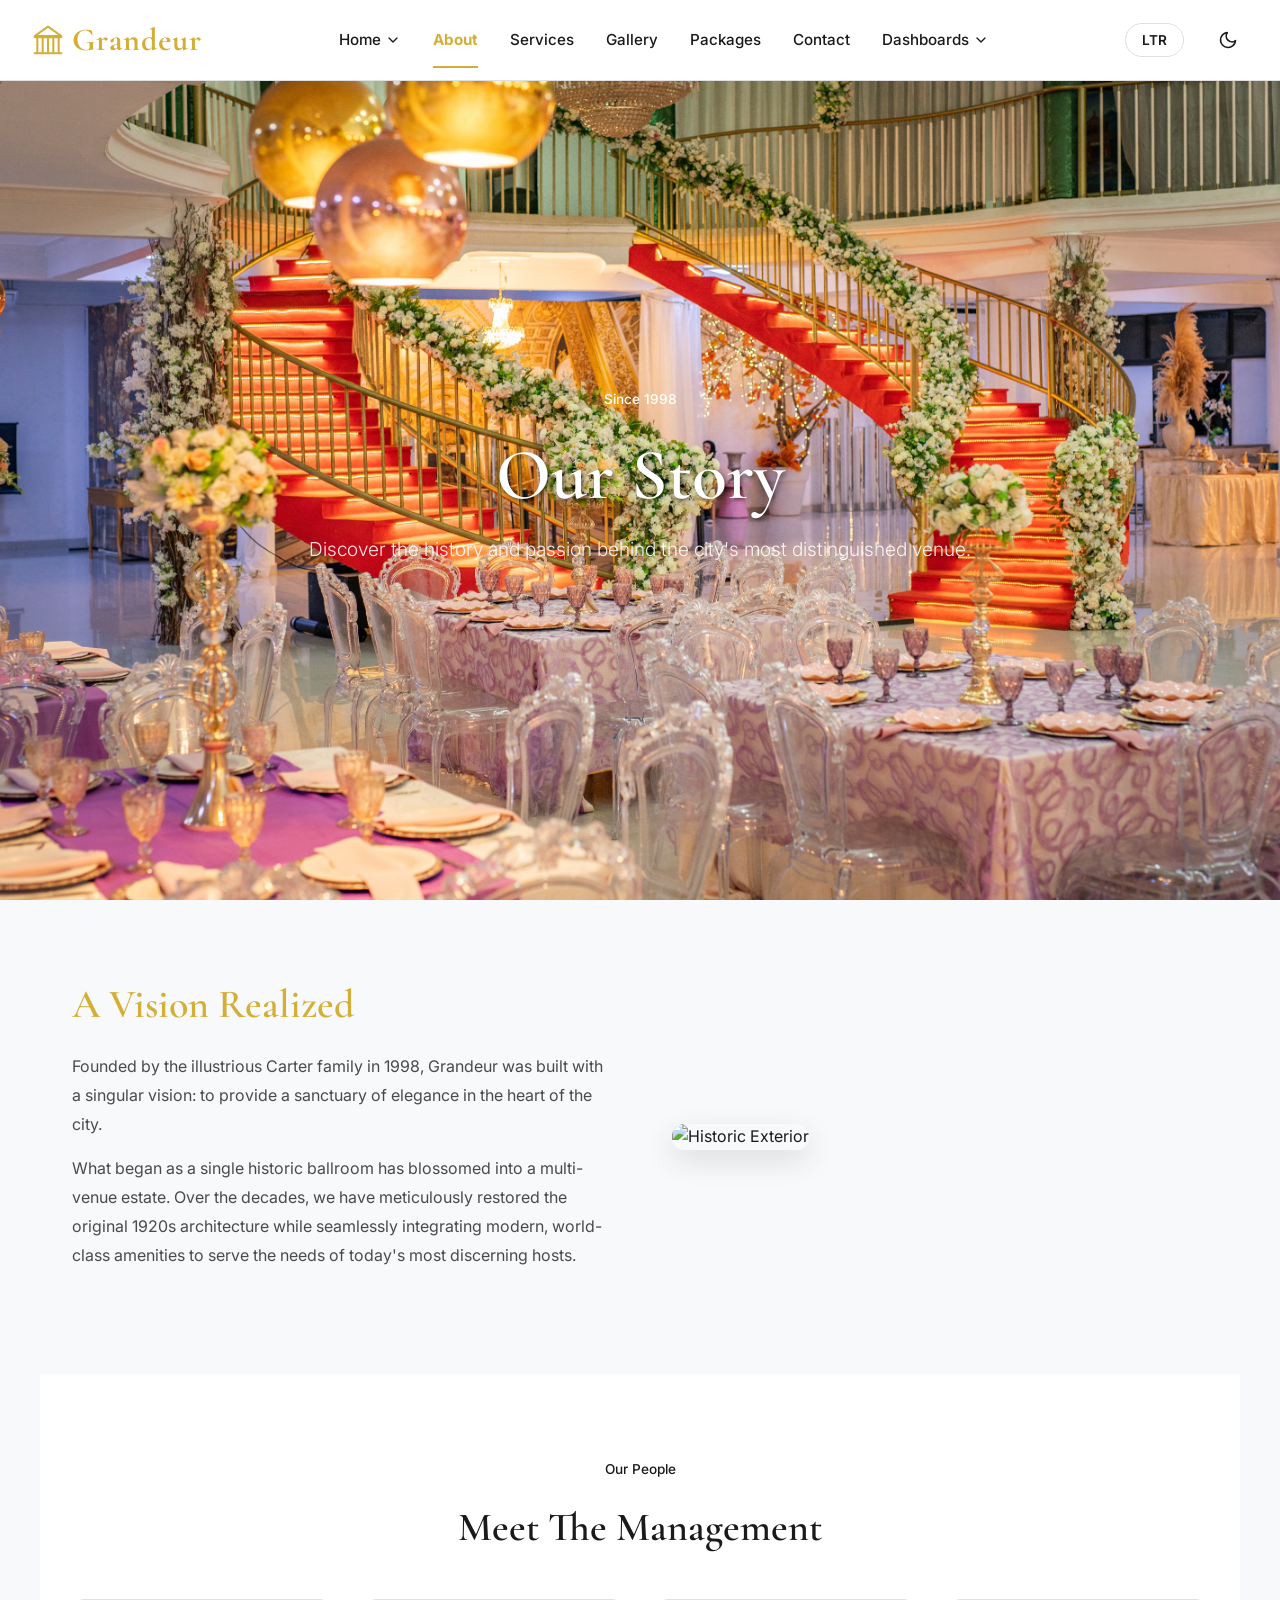
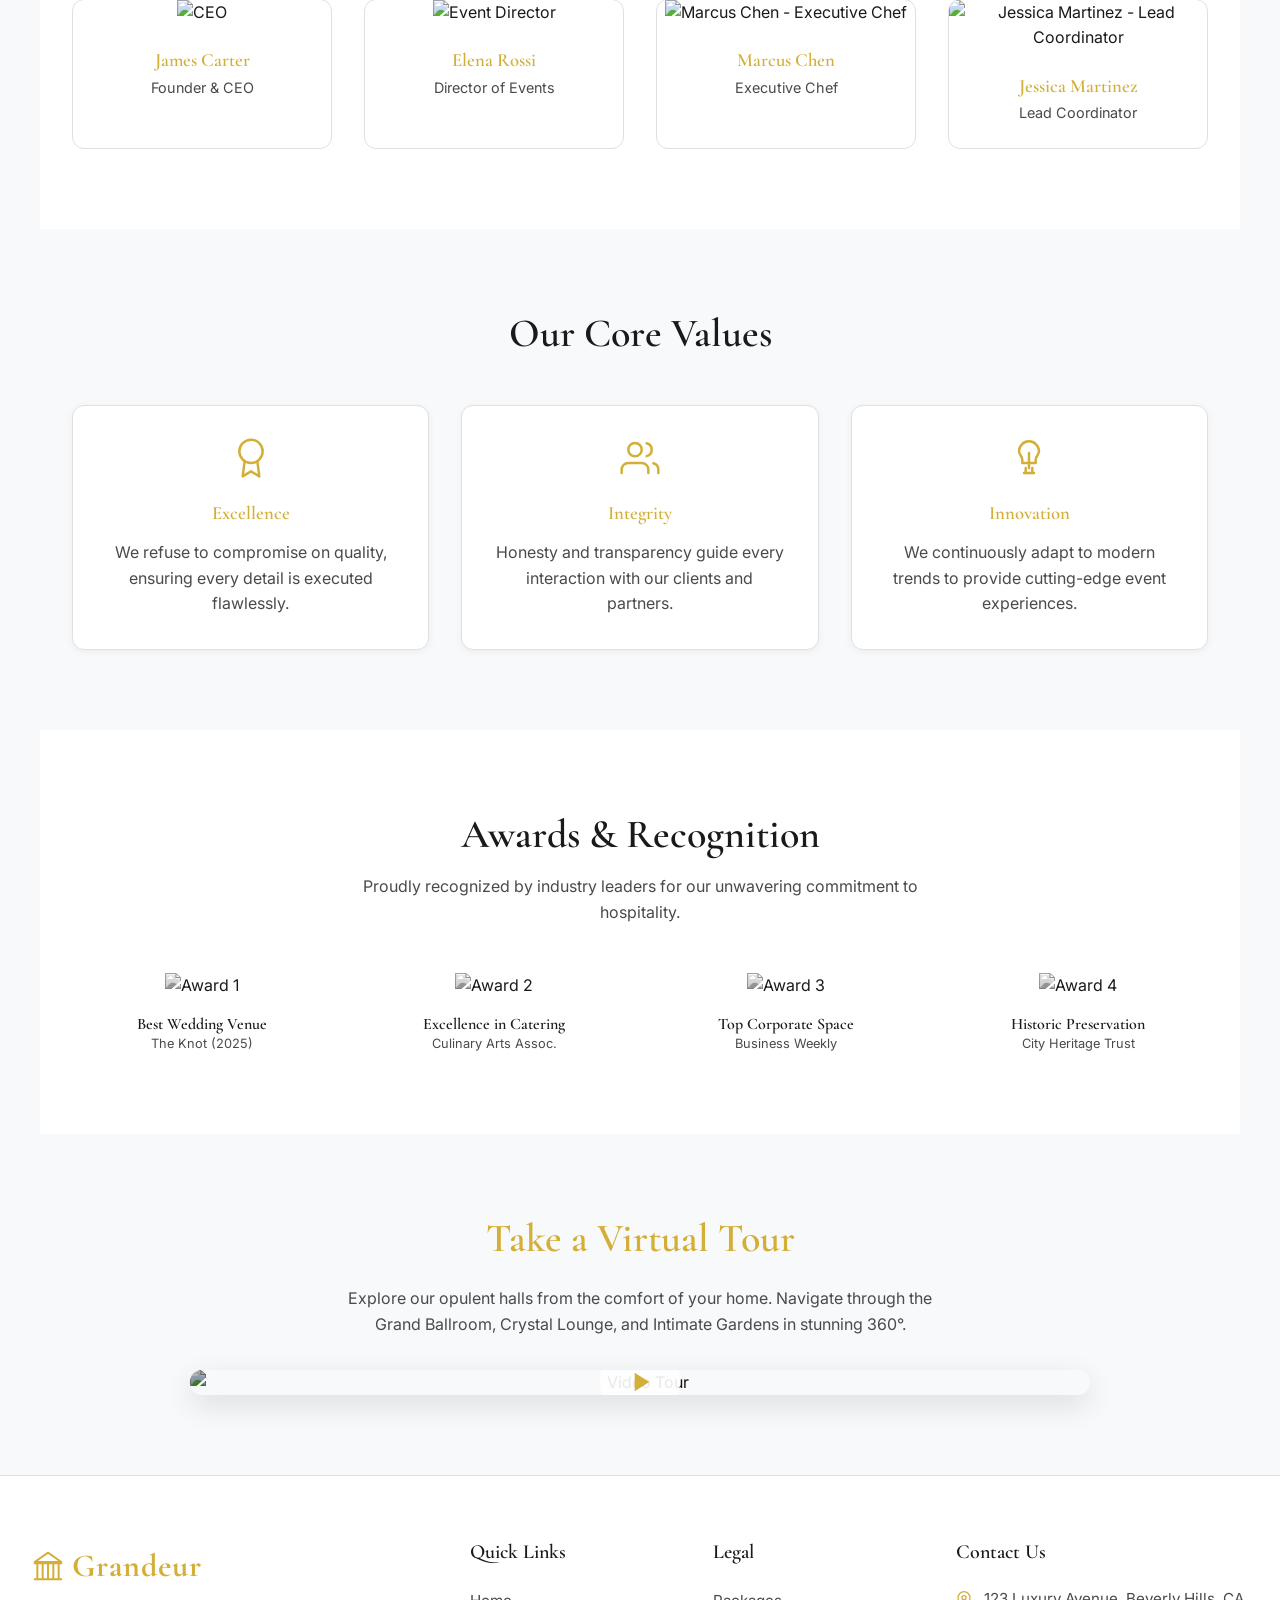
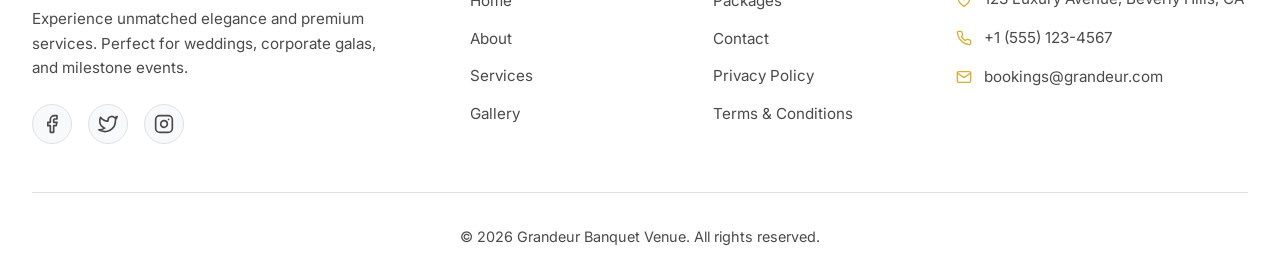
==== about.html @ 1b34560b "Move all website files to root directory" ====
<!DOCTYPE html>
<html lang="en" dir="ltr" data-theme="light">
<head>
    <meta charset="UTF-8">
    <meta name="viewport" content="width=device-width, initial-scale=1.0">
    <title>About Us | Grandeur</title>
    <link rel="icon" type="image/svg+xml" href="favicon.svg">
    <!-- CSS -->
    <link rel="stylesheet" href="css/style.css">
    <link rel="stylesheet" href="css/sections.css">
    <link rel="stylesheet" href="css/footer.css">
    <!-- Fonts -->
    <link rel="preconnect" href="https://fonts.googleapis.com">
    <link rel="preconnect" href="https://fonts.gstatic.com" crossorigin>
    <link href="https://fonts.googleapis.com/css2?family=Cormorant+Garamond:ital,wght@0,400;0,600;0,700;1,400&family=Inter:wght@300;400;500;600&display=swap" rel="stylesheet">
</head>
<body>
    <!-- Navigation -->
    <header>
        <div class="nav-container">
            <a href="index.html" class="logo">
                <svg xmlns="http://www.w3.org/2000/svg" width="32" height="32" viewBox="0 0 24 24" fill="none" stroke="currentColor" stroke-width="1.5" stroke-linecap="round" stroke-linejoin="round">
                    <path d="M2 22h20M4 22V10M8 22V10M12 22V10M16 22V10M20 22V10M2 10h20M12 2L2 9h20z"/>
                </svg>
                Grandeur
            </a>
            
            <nav class="nav-menu">
                <div class="nav-item">
                    <span>Home
                        <svg xmlns="http://www.w3.org/2000/svg" width="16" height="16" viewBox="0 0 24 24" fill="none" stroke="currentColor" stroke-width="2" stroke-linecap="round" stroke-linejoin="round"><polyline points="6 9 12 15 18 9"></polyline></svg>
                    </span>
                    <div class="dropdown-menu">
                        <a href="index.html" class="dropdown-item">Home 1 - Classic</a>
                        <a href="home2.html" class="dropdown-item">Home 2 - Modern</a>
                    </div>
                </div>
                <div class="nav-item"><a href="about.html">About</a></div>
                <div class="nav-item"><a href="services.html">Services</a></div>
                <div class="nav-item"><a href="gallery.html">Gallery</a></div>
                <div class="nav-item"><a href="packages.html">Packages</a></div>
                <div class="nav-item"><a href="contact.html">Contact</a></div>
                <div class="nav-item">
                    <span>Dashboards
                        <svg xmlns="http://www.w3.org/2000/svg" width="16" height="16" viewBox="0 0 24 24" fill="none" stroke="currentColor" stroke-width="2" stroke-linecap="round" stroke-linejoin="round"><polyline points="6 9 12 15 18 9"></polyline></svg>
                    </span>
                    <div class="dropdown-menu">
                        <a href="dashboard.html" class="dropdown-item">User Portal</a>
                        <a href="admin.html" class="dropdown-item">Admin Dashboard</a>
                    </div>
                </div>
            </nav>

            <div class="header-utils">
                <button id="dir-toggle" class="toggle-btn" aria-label="Toggle Direction">LTR</button>
                <button id="theme-toggle" class="btn-icon" aria-label="Toggle Theme">
                    <!-- Icon handled by JS -->
                </button>
            </div>
        </div>
    </header>

    <!-- SECTION 1: Hero -->
    <section class="hero hero-about" style="background-image: url('ab.jpg'); background-size: cover; background-position: center; min-height: 60vh; position: relative;">
        <img src="ab.jpg" class="hero-bg" alt="About Hero Background" onerror="this.src='../ab.jpg'">
        <div class="hero-overlay"></div>
        <div class="hero-content">
            <span class="badge" style="margin-bottom: 1rem;">Since 1998</span>
            <h1>Our Story</h1>
            <p>Discover the history and passion behind the city's most distinguished venue.</p>
        </div>
    </section>

    <!-- SECTION 2: Our Story (Split) -->
    <section class="content-section">
        <div class="split-layout">
            <div class="split-text">
                <h2 style="font-family: var(--font-heading); font-size: 2.5rem; color: var(--primary-color); margin-bottom: 1.5rem;">A Vision Realized</h2>
                <p style="color: var(--text-secondary); margin-bottom: 1rem; line-height: 1.8;">Founded by the illustrious Carter family in 1998, Grandeur was built with a singular vision: to provide a sanctuary of elegance in the heart of the city.</p>
                <p style="color: var(--text-secondary); margin-bottom: 1.5rem; line-height: 1.8;">What began as a single historic ballroom has blossomed into a multi-venue estate. Over the decades, we have meticulously restored the original 1920s architecture while seamlessly integrating modern, world-class amenities to serve the needs of today's most discerning hosts.</p>
            </div>
            <div class="split-img-wrapper">
                <img src="https://images.unsplash.com/photo-1464366400600-7168b8af9bc3?q=80&w=800&auto=format&fit=crop" alt="Historic Exterior">
            </div>
        </div>
    </section>

    <!-- SECTION 3: The Team -->
    <section class="content-section section-alt-bg">
        <div style="text-align: center; margin-bottom: 3rem;">
            <span class="badge">Our People</span>
            <h2 style="font-family: var(--font-heading); font-size: 2.5rem; margin-top: 1rem; color: var(--text-primary);">Meet The Management</h2>
        </div>
        <div class="team-grid">
            <div class="team-card">
                <img src="https://images.unsplash.com/photo-1560250097-0b93528c311a?q=80&w=400&auto=format&fit=crop" alt="CEO" class="team-img">
                <div class="team-info">
                    <h3>James Carter</h3>
                    <p style="color: var(--text-secondary); font-size: 0.9rem;">Founder & CEO</p>
                </div>
            </div>
            <div class="team-card">
                <img src="https://images.unsplash.com/photo-1573496359142-b8d87734a5a2?q=80&w=400&auto=format&fit=crop" alt="Event Director" class="team-img">
                <div class="team-info">
                    <h3>Elena Rossi</h3>
                    <p style="color: var(--text-secondary); font-size: 0.9rem;">Director of Events</p>
                </div>
            </div>
            <div class="team-card">
                <img src="https://images.unsplash.com/photo-1577219491135-ce391730fb2c?q=80&w=400&auto=format&fit=crop" alt="Marcus Chen - Executive Chef" class="team-img">
                <div class="team-info">
                    <h3>Marcus Chen</h3>
                    <p style="color: var(--text-secondary); font-size: 0.9rem;">Executive Chef</p>
                </div>
            </div>
            <div class="team-card">
                <img src="https://images.unsplash.com/photo-1580489944761-15a19d654956?q=80&w=400&auto=format&fit=crop" alt="Jessica Martinez - Lead Coordinator" class="team-img">
                <div class="team-info">
                    <h3>Jessica Martinez</h3>
                    <p style="color: var(--text-secondary); font-size: 0.9rem;">Lead Coordinator</p>
                </div>
            </div>
        </div>
    </section>

    <!-- SECTION 4: Core Values -->
    <section class="content-section">
        <div style="text-align: center; margin-bottom: 3rem;">
            <h2 style="font-family: var(--font-heading); font-size: 2.5rem; color: var(--text-primary);">Our Core Values</h2>
        </div>
        <div class="cards-grid">
            <div class="card" style="text-align: center;">
                <div style="margin-bottom: 1rem; color: var(--primary-color);">
                    <svg width="40" height="40" viewBox="0 0 24 24" fill="none" stroke="currentColor" stroke-width="1.5" stroke-linecap="round" stroke-linejoin="round"><circle cx="12" cy="8" r="7"></circle><polyline points="8.21 13.89 7 23 12 20 17 23 15.79 13.88"></polyline></svg>
                </div>
                <h3 style="margin-bottom: 1rem; color: var(--primary-color);">Excellence</h3>
                <p style="color: var(--text-secondary);">We refuse to compromise on quality, ensuring every detail is executed flawlessly.</p>
            </div>
            <div class="card" style="text-align: center;">
                <div style="margin-bottom: 1rem; color: var(--primary-color);">
                    <svg width="40" height="40" viewBox="0 0 24 24" fill="none" stroke="currentColor" stroke-width="1.5" stroke-linecap="round" stroke-linejoin="round"><path d="M17 21v-2a4 4 0 0 0-4-4H5a4 4 0 0 0-4 4v2"></path><circle cx="9" cy="7" r="4"></circle><path d="M23 21v-2a4 4 0 0 0-3-3.87"></path><path d="M16 3.13a4 4 0 0 1 0 7.75"></path></svg>
                </div>
                <h3 style="margin-bottom: 1rem; color: var(--primary-color);">Integrity</h3>
                <p style="color: var(--text-secondary);">Honesty and transparency guide every interaction with our clients and partners.</p>
            </div>
            <div class="card" style="text-align: center;">
                <div style="margin-bottom: 1rem; color: var(--primary-color);">
                    <svg width="40" height="40" viewBox="0 0 24 24" fill="none" stroke="currentColor" stroke-width="1.5" stroke-linecap="round" stroke-linejoin="round"><path d="M9 21h6"></path><path d="M10 21v-3"></path><path d="M14 21v-3"></path><path d="M12 18V9"></path><path d="M12 2a6 6 0 0 0-6 6c0 2 2 3 2 5v2h8v-2c0-2 2-3 2-5a6 6 0 0 0-6-6z"></path></svg>
                </div>
                <h3 style="margin-bottom: 1rem; color: var(--primary-color);">Innovation</h3>
                <p style="color: var(--text-secondary);">We continuously adapt to modern trends to provide cutting-edge event experiences.</p>
            </div>
        </div>
    </section>

    <!-- SECTION 5: Awards -->
    <section class="content-section section-alt-bg">
        <div style="text-align: center; margin-bottom: 3rem;">
            <h2 style="font-family: var(--font-heading); font-size: 2.5rem; color: var(--text-primary);">Awards & Recognition</h2>
            <p style="color: var(--text-secondary); max-width: 600px; margin: 1rem auto 0;">Proudly recognized by industry leaders for our unwavering commitment to hospitality.</p>
        </div>
        <div class="awards-grid">
            <div class="award-item">
                <img src="https://cdn-icons-png.flaticon.com/512/5101/5101032.png" alt="Award 1" style="filter: grayscale(1) invert(var(--invert-img, 0));">
                <h4 style="color: var(--text-primary);">Best Wedding Venue</h4>
                <p style="font-size: 0.8rem; color: var(--text-secondary);">The Knot (2025)</p>
            </div>
            <div class="award-item">
                <img src="https://cdn-icons-png.flaticon.com/512/5101/5101032.png" alt="Award 2" style="filter: grayscale(1) invert(var(--invert-img, 0));">
                <h4 style="color: var(--text-primary);">Excellence in Catering</h4>
                <p style="font-size: 0.8rem; color: var(--text-secondary);">Culinary Arts Assoc.</p>
            </div>
            <div class="award-item">
                <img src="https://cdn-icons-png.flaticon.com/512/5101/5101032.png" alt="Award 3" style="filter: grayscale(1) invert(var(--invert-img, 0));">
                <h4 style="color: var(--text-primary);">Top Corporate Space</h4>
                <p style="font-size: 0.8rem; color: var(--text-secondary);">Business Weekly</p>
            </div>
            <div class="award-item">
                <img src="https://cdn-icons-png.flaticon.com/512/5101/5101032.png" alt="Award 4" style="filter: grayscale(1) invert(var(--invert-img, 0));">
                <h4 style="color: var(--text-primary);">Historic Preservation</h4>
                <p style="font-size: 0.8rem; color: var(--text-secondary);">City Heritage Trust</p>
            </div>
        </div>
    </section>

    <!-- SECTION 6: Virtual Tour -->
    <section class="content-section" style="text-align: center;">
        <h2 style="font-family: var(--font-heading); font-size: 2.5rem; color: var(--primary-color); margin-bottom: 1.5rem;">Take a Virtual Tour</h2>
        <p style="color: var(--text-secondary); max-width: 600px; margin: 0 auto 2rem; line-height: 1.6;">Explore our opulent halls from the comfort of your home. Navigate through the Grand Ballroom, Crystal Lounge, and Intimate Gardens in stunning 360°.</p>
        <div style="position: relative; max-width: 900px; margin: 0 auto; border-radius: 12px; overflow: hidden; box-shadow: var(--shadow-lg);">
            <img src="https://images.unsplash.com/photo-1519167758481-83f550bb49b3?q=80&w=1200&auto=format&fit=crop" alt="Video Tour" style="width: 100%; display: block; filter: brightness(0.7);">
            <div style="position: absolute; top: 50%; left: 50%; transform: translate(-50%, -50%); width: 80px; height: 80px; background: rgba(255,255,255,0.9); border-radius: 50%; display: flex; align-items: center; justify-content: center; cursor: pointer; color: var(--primary-color);">
                <svg width="32" height="32" viewBox="0 0 24 24" fill="currentColor"><path d="M8 5v14l11-7z"/></svg>
            </div>
        </div>
    </section>

    <!-- Footer -->
    <footer class="footer">
        <div class="footer-container">
            <div class="footer-brand">
                <a href="index.html" class="logo">
                    <svg xmlns="http://www.w3.org/2000/svg" width="32" height="32" viewBox="0 0 24 24" fill="none" stroke="currentColor" stroke-width="1.5" stroke-linecap="round" stroke-linejoin="round">
                        <path d="M2 22h20M4 22V10M8 22V10M12 22V10M16 22V10M20 22V10M2 10h20M12 2L2 9h20z"/>
                    </svg>
                    Grandeur
                </a>
                <p>Experience unmatched elegance and premium services. Perfect for weddings, corporate galas, and milestone events.</p>
                <div class="social-icons">
                    <a href="#" aria-label="Facebook"><svg xmlns="http://www.w3.org/2000/svg" width="20" height="20" viewBox="0 0 24 24" fill="none" stroke="currentColor" stroke-width="2" stroke-linecap="round" stroke-linejoin="round"><path d="M18 2h-3a5 5 0 0 0-5 5v3H7v4h3v8h4v-8h3l1-4h-4V7a1 1 0 0 1 1-1h3z"></path></svg></a>
                    <a href="#" aria-label="Twitter"><svg xmlns="http://www.w3.org/2000/svg" width="20" height="20" viewBox="0 0 24 24" fill="none" stroke="currentColor" stroke-width="2" stroke-linecap="round" stroke-linejoin="round"><path d="M23 3a10.9 10.9 0 0 1-3.14 1.53 4.48 4.48 0 0 0-7.86 3v1A10.66 10.66 0 0 1 3 4s-4 9 5 13a11.64 11.64 0 0 1-7 2c9 5 20 0 20-11.5a4.5 4.5 0 0 0-.08-.83A7.72 7.72 0 0 0 23 3z"></path></svg></a>
                    <a href="#" aria-label="Instagram"><svg xmlns="http://www.w3.org/2000/svg" width="20" height="20" viewBox="0 0 24 24" fill="none" stroke="currentColor" stroke-width="2" stroke-linecap="round" stroke-linejoin="round"><rect x="2" y="2" width="20" height="20" rx="5" ry="5"></rect><path d="M16 11.37A4 4 0 1 1 12.63 8 4 4 0 0 1 16 11.37z"></path><line x1="17.5" y1="6.5" x2="17.51" y2="6.5"></line></svg></a>
                </div>
            </div>
            
            <div class="footer-links">
                <h3>Quick Links</h3>
                <ul>
                    <li><a href="index.html">Home</a></li>
                    <li><a href="about.html">About</a></li>
                    <li><a href="services.html">Services</a></li>
                    <li><a href="gallery.html">Gallery</a></li>
                </ul>
            </div>
            
            <div class="footer-links">
                <h3>Legal</h3>
                <ul>
                    <li><a href="packages.html">Packages</a></li>
                    <li><a href="contact.html">Contact</a></li>
                    <li><a href="#">Privacy Policy</a></li>
                    <li><a href="#">Terms & Conditions</a></li>
                </ul>
            </div>
            
            <div class="footer-contact">
                <h3>Contact Us</h3>
                <ul>
                    <li>
                        <svg xmlns="http://www.w3.org/2000/svg" width="16" height="16" viewBox="0 0 24 24" fill="none" stroke="currentColor" stroke-width="2" stroke-linecap="round" stroke-linejoin="round"><path d="M21 10c0 7-9 13-9 13s-9-6-9-13a9 9 0 0 1 18 0z"></path><circle cx="12" cy="10" r="3"></circle></svg>
                        123 Luxury Avenue, Beverly Hills, CA
                    </li>
                    <li>
                        <svg xmlns="http://www.w3.org/2000/svg" width="16" height="16" viewBox="0 0 24 24" fill="none" stroke="currentColor" stroke-width="2" stroke-linecap="round" stroke-linejoin="round"><path d="M22 16.92v3a2 2 0 0 1-2.18 2 19.79 19.79 0 0 1-8.63-3.07 19.5 19.5 0 0 1-6-6 19.79 19.79 0 0 1-3.07-8.67A2 2 0 0 1 4.11 2h3a2 2 0 0 1 2 1.72 12.84 12.84 0 0 0 .7 2.81 2 2 0 0 1-.45 2.11L8.09 9.91a16 16 0 0 0 6 6l1.27-1.27a2 2 0 0 1 2.11-.45 12.84 12.84 0 0 0 2.81.7A2 2 0 0 1 22 16.92z"></path></svg>
                        +1 (555) 123-4567
                    </li>
                    <li>
                        <svg xmlns="http://www.w3.org/2000/svg" width="16" height="16" viewBox="0 0 24 24" fill="none" stroke="currentColor" stroke-width="2" stroke-linecap="round" stroke-linejoin="round"><path d="M4 4h16c1.1 0 2 .9 2 2v12c0 1.1-.9 2-2 2H4c-1.1 0-2-.9-2-2V6c0-1.1.9-2 2-2z"></path><polyline points="22,6 12,13 2,6"></polyline></svg>
                        bookings@grandeur.com
                    </li>
                </ul>
            </div>
        </div>
        <div class="footer-bottom">
            <p>&copy; 2026 Grandeur Banquet Venue. All rights reserved.</p>
        </div>
    </footer>

    <!-- Scripts -->
    <script src="js/script.js"></script>
</body>
</html>
---- css/style.css ----
@import url('https://fonts.googleapis.com/css2?family=Cormorant+Garamond:ital,wght@0,400;0,600;0,700;1,400&family=Inter:wght@300;400;500;600&display=swap');

:root {
  /* Light Theme Variables */
  --primary-color: #D4AF37; /* Gold */
  --primary-hover: #C5A028;
  --bg-color: #F8F9FA;
  --surface-color: #FFFFFF;
  --text-primary: #1A1A1A;
  --text-secondary: #4A4A4A;
  --border-color: #E0E0E0;
  
  --font-heading: 'Cormorant Garamond', serif;
  --font-body: 'Inter', sans-serif;
  
  --transition-smooth: all 0.3s cubic-bezier(0.4, 0, 0.2, 1);
  --shadow-sm: 0 2px 8px rgba(0,0,0,0.05);
  --shadow-md: 0 4px 16px rgba(0,0,0,0.08);
  --shadow-lg: 0 10px 30px rgba(0,0,0,0.12);
}

html[data-theme='dark'] {
  --bg-color: #0F172A; /* Deep Slate/Charcoal */
  --surface-color: #1E293B;
  --text-primary: #F1F5F9;
  --text-secondary: #94A3B8;
  --border-color: #334155;
  --shadow-sm: 0 2px 8px rgba(0,0,0,0.4);
  --shadow-md: 0 4px 16px rgba(0,0,0,0.5);
  --shadow-lg: 0 10px 30px rgba(0,0,0,0.6);
}

html, body {
  width: 100%;
  max-width: 100%;
  overflow-x: hidden;
}

* {
  margin: 0;
  padding: 0;
  box-sizing: border-box;
}

body {
  font-family: var(--font-body);
  background-color: var(--bg-color);
  color: var(--text-primary);
  line-height: 1.6;
  transition: background-color var(--transition-smooth), color var(--transition-smooth);
  overflow-x: hidden;
}

h1, h2, h3, h4, h5, h6 {
  font-family: var(--font-heading);
  font-weight: 600;
  line-height: 1.2;
}

a {
  text-decoration: none;
  color: inherit;
}

ul {
  list-style: none;
}

/* Header & Navigation */
header {
  position: fixed;
  top: 0;
  left: 0;
  width: 100%;
  background: rgba(var(--surface-color), 0.95);
  backdrop-filter: blur(10px);
  -webkit-backdrop-filter: blur(10px);
  z-index: 1000;
  border-bottom: 1px solid var(--border-color);
  background-color: var(--surface-color); /* Fallback */
}

.nav-container {
  max-width: 1400px;
  margin: 0 auto;
  padding: 0 2rem;
  display: flex;
  justify-content: space-between;
  align-items: center;
  height: 80px;
}

.logo {
  font-family: var(--font-heading);
  font-size: 2rem;
  font-weight: 700;
  color: var(--primary-color);
  letter-spacing: 1px;
  display: flex;
  align-items: center;
  gap: 0.5rem;
}

.logo svg {
  color: var(--primary-color);
}

.nav-menu {
  display: flex;
  gap: 2rem;
  align-items: center;
}

.nav-item {
  position: relative;
  font-weight: 500;
  font-size: 0.95rem;
  cursor: pointer;
  padding: 1rem 0;
}

.nav-item > a, .nav-item > span {
  display: flex;
  align-items: center;
  gap: 0.25rem;
  transition: color var(--transition-smooth);
}

.nav-item:hover > a, .nav-item:hover > span {
  color: var(--primary-color);
}

.nav-item > a.active, .nav-item > span.active {
  color: var(--primary-color);
  font-weight: 700;
}
.nav-item > a.active::after, .nav-item > span.active::after {
  content: '';
  position: absolute;
  bottom: 0;
  left: 0;
  width: 100%;
  height: 2px;
  background-color: var(--primary-color);
}

.dropdown-item.active {
  color: var(--primary-color);
  background-color: var(--surface-color);
  font-weight: 600;
}

/* Dropdown */
.dropdown-menu {
  position: absolute;
  top: 100%;
  left: 0; /* Default LTR */
  background-color: var(--surface-color);
  min-width: 200px;
  border: 1px solid var(--border-color);
  border-radius: 8px;
  box-shadow: var(--shadow-md);
  opacity: 0;
  visibility: hidden;
  transform: translateY(10px);
  transition: var(--transition-smooth);
  display: flex;
  flex-direction: column;
  padding: 0.5rem 0;
}

/* RTL Dropdown adjustments */
html[dir="rtl"] .dropdown-menu {
  left: auto;
  right: 0;
}
html[dir="rtl"] .nav-menu {
  gap: 2rem;
}

.nav-item:hover .dropdown-menu {
  opacity: 1;
  visibility: visible;
  transform: translateY(0);
}

.dropdown-item {
  padding: 0.75rem 1.5rem;
  color: var(--text-primary);
  font-size: 0.9rem;
  transition: background-color var(--transition-smooth), color var(--transition-smooth);
}

.dropdown-item:hover {
  background-color: rgba(212, 175, 55, 0.1);
  color: var(--primary-color);
}

/* Right Header Utilities */
.header-utils {
  display: flex;
  align-items: center;
  gap: 1.5rem;
}

.hamburger-btn, .mobile-drawer-utils {
  display: none;
}

.btn-icon {
  background: none;
  border: none;
  color: var(--text-primary);
  font-size: 1.25rem;
  cursor: pointer;
  display: flex;
  align-items: center;
  justify-content: center;
  transition: color var(--transition-smooth);
  width: 40px;
  height: 40px;
  border-radius: 50%;
}

.btn-icon:hover {
  color: var(--primary-color);
  background-color: rgba(212, 175, 55, 0.1);
}

.toggle-btn {
  font-family: var(--font-body);
  font-weight: 600;
  font-size: 0.85rem;
  padding: 0.5rem 1rem;
  border: 1px solid var(--border-color);
  border-radius: 20px;
  background-color: transparent;
  color: var(--text-primary);
  cursor: pointer;
  transition: var(--transition-smooth);
}

.toggle-btn:hover {
  border-color: var(--primary-color);
  color: var(--primary-color);
}

/* Buttons */
.btn {
  display: inline-block;
  padding: 0.8rem 2rem;
  font-family: var(--font-body);
  font-weight: 500;
  border-radius: 30px;
  transition: var(--transition-smooth);
  cursor: pointer;
  border: none;
  font-size: 1rem;
}

.btn-primary {
  background-color: var(--primary-color);
  color: #fff;
}

.btn-primary:hover {
  background-color: var(--primary-hover);
  transform: translateY(-2px);
  box-shadow: var(--shadow-md);
}

.btn-outline {
  background-color: transparent;
  border: 2px solid var(--primary-color);
  color: var(--primary-color);
}

.btn-outline:hover {
  background-color: var(--primary-color);
  color: #fff;
  transform: translateY(-2px);
}

/* Hero Section */
.hero {
  height: 100vh;
  min-height: 600px;
  position: relative;
  display: flex;
  align-items: center;
  justify-content: center;
  text-align: center;
  padding: 0 2rem;
  margin-top: 0; /* Header is fixed, hero under it */
}

.hero-bg {
  position: absolute;
  top: 0;
  left: 0;
  width: 100%;
  height: 100%;
  object-fit: cover;
  z-index: -2;
}

.hero-overlay {
  position: absolute;
  top: 0;
  left: 0;
  width: 100%;
  height: 100%;
  background: rgba(0, 0, 0, 0.5); /* Dark overlay for text readability */
  z-index: -1;
}

.hero-content {
  max-width: 800px;
  color: #ffffff;
  margin-top: 80px;
}

.hero h1 {
  font-size: 4.5rem;
  margin-bottom: 1rem;
  text-shadow: 2px 2px 4px rgba(0,0,0,0.5);
}

.hero p {
  font-size: 1.2rem;
  margin-bottom: 2rem;
  opacity: 0.9;
  font-weight: 300;
}

.hero-actions {
  display: flex;
  gap: 1rem;
  justify-content: center;
}

/* Content Sections */
.content-section {
  padding: 5rem 2rem;
  max-width: 1400px;
  margin: 0 auto;
}

.section-alt-bg {
  background-color: var(--surface-color);
}

/* Grids & Cards */
.cards-grid {
  display: grid;
  grid-template-columns: repeat(auto-fit, minmax(300px, 1fr));
  gap: 2rem;
  margin-top: 2rem;
}

.card {
  background-color: var(--surface-color);
  border-radius: 12px;
  padding: 2rem;
  box-shadow: var(--shadow-sm);
  border: 1px solid var(--border-color);
  transition: transform var(--transition-smooth), box-shadow var(--transition-smooth);
}

.card:hover {
  transform: translateY(-5px);
  box-shadow: var(--shadow-md);
}

.card-icon {
  font-size: 2.5rem;
  color: var(--primary-color);
  margin-bottom: 1rem;
}

.card-title {
  font-family: var(--font-heading);
  font-size: 1.5rem;
  margin-bottom: 0.75rem;
}

.card-desc {
  color: var(--text-secondary);
  font-size: 0.95rem;
  margin-bottom: 1.5rem;
}

/* Section Common */
.section {
  padding: 6rem 2rem;
}

.container {
  max-width: 1400px;
  margin: 0 auto;
}

.section-title {
  text-align: center;
  font-size: 3rem;
  margin-bottom: 1rem;
  color: var(--text-primary);
}

.section-subtitle {
  text-align: center;
  color: var(--text-secondary);
  font-size: 1.1rem;
  margin-bottom: 4rem;
  max-width: 600px;
  margin-left: auto;
  margin-right: auto;
}

/* Features Grid */
.features-grid {
  display: grid;
  grid-template-columns: repeat(auto-fit, minmax(300px, 1fr));
  gap: 2rem;
}

.feature-card {
  background-color: var(--surface-color);
  border-radius: 12px;
  padding: 2.5rem 2rem;
  text-align: center;
  border: 1px solid var(--border-color);
  transition: var(--transition-smooth);
}

.feature-card:hover {
  transform: translateY(-10px);
  box-shadow: var(--shadow-lg);
  border-color: var(--primary-color);
}

.feature-icon {
  font-size: 3rem;
  color: var(--primary-color);
  margin-bottom: 1.5rem;
  display: inline-block;
}

.feature-title {
  font-size: 1.5rem;
  margin-bottom: 1rem;
}

.feature-desc {
  color: var(--text-secondary);
}

/* Gallery Grid */
.gallery-grid {
  display: grid;
  grid-template-columns: repeat(auto-fill, minmax(350px, 1fr));
  gap: 1.5rem;
}

.gallery-item {
  position: relative;
  border-radius: 12px;
  overflow: hidden;
  aspect-ratio: 4/3;
  cursor: pointer;
}

.gallery-img {
  width: 100%;
  height: 100%;
  object-fit: cover;
  transition: transform 0.5s ease;
}

.gallery-overlay {
  position: absolute;
  top: 0;
  left: 0;
  width: 100%;
  height: 100%;
  background: rgba(0, 0, 0, 0.4);
  opacity: 0;
  transition: var(--transition-smooth);
  display: flex;
  align-items: center;
  justify-content: center;
}

.gallery-item:hover .gallery-img {
  transform: scale(1.1);
}

.gallery-item:hover .gallery-overlay {
  opacity: 1;
}

.gallery-title {
  color: #fff;
  font-family: var(--font-heading);
  font-size: 1.8rem;
  text-align: center;
}

/* Dashboard Layout */
.dashboard-layout {
  display: flex;
  min-height: 100vh;
  padding-top: 80px; /* Offset for header */
}

.sidebar {
  width: 280px;
  background-color: var(--surface-color);
  border-right: 1px solid var(--border-color);
  padding: 2rem 0;
  position: fixed;
  height: calc(100vh - 80px);
  overflow-y: auto;
}

html[dir="rtl"] .sidebar {
  border-right: none;
  border-left: 1px solid var(--border-color);
}

.sidebar-menu {
  display: flex;
  flex-direction: column;
}

.sidebar-item {
  padding: 1rem 2rem;
  display: flex;
  align-items: center;
  gap: 1rem;
  color: var(--text-secondary);
  font-weight: 500;
  transition: var(--transition-smooth);
  border-left: 3px solid transparent; /* LTR */
}

html[dir="rtl"] .sidebar-item {
  border-left: none;
  border-right: 3px solid transparent; /* RTL */
}

.sidebar-item:hover, .sidebar-item.active {
  background-color: rgba(212, 175, 55, 0.05);
  color: var(--primary-color);
  border-left-color: var(--primary-color); /* LTR */
}

html[dir="rtl"] .sidebar-item:hover, html[dir="rtl"] .sidebar-item.active {
  border-right-color: var(--primary-color); /* RTL */
}

.sidebar-icon {
  font-size: 1.25rem;
}

.dashboard-content {
  flex: 1;
  margin-left: 280px; /* LTR */
  padding: 2rem;
  background-color: var(--bg-color);
}

html[dir="rtl"] .dashboard-content {
  margin-left: 0;
  margin-right: 280px; /* RTL */
}

.dashboard-header {
  margin-bottom: 2rem;
}

.dashboard-title {
  font-size: 2.2rem;
  margin-bottom: 0.5rem;
}

/* Cards / Panels for Dashboard */
.panel-grid {
  display: grid;
  grid-template-columns: repeat(auto-fit, minmax(300px, 1fr));
  gap: 1.5rem;
  margin-bottom: 2rem;
}

.panel {
  background-color: var(--surface-color);
  border-radius: 12px;
  padding: 1.5rem;
  border: 1px solid var(--border-color);
  box-shadow: var(--shadow-sm);
}

.panel-header {
  display: flex;
  justify-content: space-between;
  align-items: center;
  margin-bottom: 1rem;
}

.panel-title {
  font-family: var(--font-body);
  font-size: 1.1rem;
  font-weight: 600;
  color: var(--text-secondary);
}

.panel-value {
  font-size: 2.5rem;
  font-family: var(--font-heading);
  font-weight: 700;
  color: var(--text-primary);
}

/* Form Styles */
.form-group {
  margin-bottom: 1.5rem;
}

.form-label {
  display: block;
  margin-bottom: 0.5rem;
  font-weight: 500;
  color: var(--text-primary);
}

.form-control {
  width: 100%;
  padding: 0.8rem 1rem;
  border: 1px solid var(--border-color);
  border-radius: 8px;
  background-color: var(--bg-color);
  color: var(--text-primary);
  font-family: var(--font-body);
  font-size: 1rem;
  transition: var(--transition-smooth);
}

.form-control:focus {
  outline: none;
  border-color: var(--primary-color);
  box-shadow: 0 0 0 3px rgba(212, 175, 55, 0.2);
}

select.form-control {
  appearance: none;
  background-image: url("data:image/svg+xml,%3Csvg xmlns='http://www.w3.org/2000/svg' width='24' height='24' viewBox='0 0 24 24' fill='none' stroke='currentColor' stroke-width='2' stroke-linecap='round' stroke-linejoin='round'%3E%3Cpolyline points='6 9 12 15 18 9'%3E%3C/polyline%3E%3C/svg%3E");
  background-repeat: no-repeat;
  background-position: right 1rem center;
  background-size: 1rem;
}

html[dir="rtl"] select.form-control {
  background-position: left 1rem center;
}

/* Table */
.table-container {
  overflow-x: auto;
  background-color: var(--surface-color);
  border-radius: 12px;
  border: 1px solid var(--border-color);
  box-shadow: var(--shadow-sm);
  padding: 1rem;
}

.table {
  width: 100%;
  border-collapse: collapse;
}

.table th, .table td {
  padding: 1rem;
  text-align: left; /* Default LTR */
  border-bottom: 1px solid var(--border-color);
}

html[dir="rtl"] .table th, html[dir="rtl"] .table td {
  text-align: right; /* RTL */
}

.table th {
  font-weight: 600;
  color: var(--text-secondary);
}

.table tr:last-child td {
  border-bottom: none;
}

.badge {
  padding: 0.35rem 0.85rem;
  border-radius: 20px;
  font-size: 0.85rem;
  font-weight: 500;
  display: inline-block;
}

.badge-success {
  background-color: rgba(34, 197, 94, 0.1);
  color: #16a34a;
}

.badge-pending {
  background-color: rgba(234, 179, 8, 0.1);
  color: #ca8a04;
}

/* Responsive Breakpoints (1024px, 768px, 360px) */

/* 1024px Breakpoint (Tablet Landscape / Small Laptop) */
@media (max-width: 1024px) {
  .hero h1 {
    font-size: 3.25rem;
  }
  .packages-grid, .gallery-grid, .services-grid {
    grid-template-columns: repeat(2, 1fr);
    gap: 1.5rem;
  }
  .hero-modern-content h1 {
    font-size: 3rem;
  }
  .sidebar {
    transform: translateX(-100%);
    z-index: 999;
  }
  html[dir="rtl"] .sidebar {
    transform: translateX(100%);
  }
  .dashboard-content {
    margin-left: 0;
  }
  html[dir="rtl"] .dashboard-content {
    margin-right: 0;
  }
}

/* 768px Breakpoint (Tablet Portrait & Mobile) */
@media (max-width: 768px) {
  html, body {
    width: 100vw;
    max-width: 100vw;
    overflow-x: hidden;
  }
  
  *, *::before, *::after {
    max-width: 100%;
    word-wrap: break-word;
    overflow-wrap: break-word;
  }

  /* Hamburger Menu Toggle Button */
  .hamburger-btn {
    display: flex;
    flex-direction: column;
    justify-content: space-around;
    width: 32px;
    height: 32px;
    background: transparent;
    border: none;
    cursor: pointer;
    padding: 0;
    z-index: 1001;
  }
  .hamburger-btn span {
    width: 100%;
    height: 3px;
    background-color: var(--text-primary);
    border-radius: 2px;
    transition: all 0.3s ease;
  }
  .hamburger-btn.active span:nth-child(1) {
    transform: rotate(45deg) translate(6px, 6px);
  }
  .hamburger-btn.active span:nth-child(2) {
    opacity: 0;
  }
  .hamburger-btn.active span:nth-child(3) {
    transform: rotate(-45deg) translate(6px, -6px);
  }

  /* Mobile Slide-Out Navigation Menu Drawer */
  .nav-menu {
    position: fixed;
    top: 80px;
    left: 0;
    width: 100%;
    height: calc(100vh - 80px);
    background-color: var(--surface-color);
    flex-direction: column;
    align-items: flex-start;
    padding: 2rem 1.5rem;
    gap: 1.25rem;
    overflow-y: auto;
    box-shadow: var(--shadow-lg);
    transform: translateY(-100%);
    opacity: 0;
    visibility: hidden;
    transition: transform 0.35s cubic-bezier(0.4, 0, 0.2, 1), opacity 0.35s ease, visibility 0.35s;
    z-index: 999;
  }
  
  html[dir="rtl"] .nav-menu {
    left: auto;
    right: 0;
  }

  .nav-menu.active {
    transform: translateY(0);
    opacity: 1;
    visibility: visible;
  }

  .nav-item {
    width: 100%;
    padding: 0.5rem 0;
    border-bottom: 1px solid var(--border-color);
  }

  .nav-item > span {
    justify-content: space-between;
    width: 100%;
    cursor: pointer;
    user-select: none;
  }
  .nav-item > span svg {
    transition: transform 0.3s ease;
  }
  .nav-item.open > span svg {
    transform: rotate(180deg);
  }

  .nav-item .dropdown-menu {
    position: static;
    opacity: 0;
    visibility: hidden;
    max-height: 0;
    overflow: hidden;
    transform: none;
    box-shadow: none;
    border: none;
    background: transparent;
    padding-left: 1rem;
    padding-top: 0;
    display: flex;
    flex-direction: column;
    transition: max-height 0.35s ease, opacity 0.3s ease, padding 0.3s ease;
  }

  .nav-item.open .dropdown-menu {
    opacity: 1;
    visibility: visible;
    max-height: 300px;
    padding-top: 0.5rem;
    padding-bottom: 0.5rem;
  }

  /* Move Header Toggles into Mobile Menu Drawer when nav-menu exists */
  .header-utils {
    display: none;
  }
  /* In dashboard/admin pages where nav-menu is absent, keep header-utils visible */
  header:not(:has(.nav-menu)) .header-utils {
    display: flex !important;
  }
  .hamburger-btn {
    display: flex;
  }
  
  .mobile-drawer-utils {
    display: flex;
    align-items: center;
    gap: 1rem;
    width: 100%;
    padding-top: 1rem;
    margin-top: auto;
    border-top: 1px dashed var(--border-color);
  }

  .hero h1 {
    font-size: 2.15rem;
    word-break: break-word;
  }
  .hero p {
    font-size: 1rem;
  }
  .packages-grid, .gallery-grid, .services-grid, .features-grid, .cards-grid {
    grid-template-columns: 1fr !important;
    gap: 1.25rem;
  }
  .split-layout {
    grid-template-columns: 1fr !important;
    gap: 2rem;
  }
  .stats-grid {
    grid-template-columns: 1fr !important;
    gap: 1rem;
  }
  .footer-container {
    grid-template-columns: 1fr 1fr;
    gap: 2rem;
  }
  .filter-bar {
    flex-direction: column;
    align-items: stretch;
    gap: 0.75rem;
  }
  .dash-topbar {
    flex-direction: column;
    align-items: stretch;
    gap: 1rem;
  }
  .dash-search input {
    width: 100%;
  }
  .dash-table {
    display: block;
    overflow-x: auto;
    white-space: nowrap;
  }
}

/* 360px Breakpoint (Small Mobile / Extra Small) */
@media (max-width: 360px) {
  html {
    font-size: 14px;
  }
  body {
    overflow-x: hidden;
  }
  img, svg, video, iframe {
    max-width: 100%;
    height: auto;
  }
  h1, h2, h3, h4, h5, h6, p {
    overflow-wrap: break-word;
    word-wrap: break-word;
    hyphens: auto;
  }
  .container, .content-section, .navbar, .footer-container {
    padding-left: 0.75rem;
    padding-right: 0.75rem;
  }
  .hero h1 {
    font-size: 1.85rem;
    line-height: 1.25;
  }
  .hero-modern-content h1 {
    font-size: 1.75rem;
  }
  .hero-modern-img-wrapper {
    height: 240px;
  }
  .btn {
    width: 100%;
    padding: 0.75rem 1rem;
    text-align: center;
  }
  .hero-actions, .cta-buttons {
    flex-direction: column;
    width: 100%;
    gap: 0.75rem;
  }
  .stats-grid {
    grid-template-columns: 1fr;
  }
  .stat-box .stat-num {
    font-size: 2.5rem;
  }
  .footer-container {
    grid-template-columns: 1fr;
    gap: 1.5rem;
  }
  .modal-content {
    padding: 1.25rem;
    width: 95%;
  }
  .fab-container {
    bottom: 15px;
    right: 15px;
  }
}

/* Footer Styles */
.footer {
  background-color: var(--surface-color);
  border-top: 1px solid var(--border-color);
  padding: 4rem 2rem 0;
  margin-top: auto;
}

.footer-container {
  max-width: 1400px;
  margin: 0 auto;
  display: grid;
  grid-template-columns: 2fr 1fr 1fr 1.5fr;
  gap: 3rem;
  margin-bottom: 3rem;
}

.footer-brand p {
  color: var(--text-secondary);
  font-size: 0.95rem;
  margin-top: 1rem;
  margin-bottom: 1.5rem;
  max-width: 350px;
  line-height: 1.6;
}

.social-icons {
  display: flex;
  gap: 1rem;
}

.social-icons a {
  display: flex;
  align-items: center;
  justify-content: center;
  width: 40px;
  height: 40px;
  border-radius: 50%;
  background-color: var(--bg-color);
  border: 1px solid var(--border-color);
  color: var(--text-secondary);
  transition: var(--transition-smooth);
}

.social-icons a:hover {
  background-color: var(--primary-color);
  color: #fff;
  border-color: var(--primary-color);
  transform: translateY(-3px);
}

.footer-links h3, .footer-contact h3 {
  font-family: var(--font-heading);
  font-size: 1.25rem;
  color: var(--text-primary);
  margin-bottom: 1.5rem;
}

.footer-links ul, .footer-contact ul {
  list-style: none;
  padding: 0;
}

.footer-links li {
  margin-bottom: 0.75rem;
}

.footer-links a {
  color: var(--text-secondary);
  font-size: 0.95rem;
  transition: all 0.3s ease;
  display: inline-block;
}

.footer-links a:hover {
  color: var(--primary-color);
  transform: translateX(4px);
}

.footer-contact li {
  display: flex;
  align-items: flex-start;
  gap: 0.75rem;
  color: var(--text-secondary);
  font-size: 0.95rem;
  margin-bottom: 1rem;
  line-height: 1.5;
  transition: color 0.3s ease;
}

.footer-contact li:hover {
  color: var(--text-primary);
}

.footer-contact svg {
  color: var(--primary-color);
  flex-shrink: 0;
  margin-top: 0.2rem;
}

.footer-bottom {
  max-width: 1400px;
  margin: 0 auto;
  padding: 2rem 0;
  text-align: center;
  border-top: 1px solid var(--border-color);
  color: var(--text-secondary);
  font-size: 0.9rem;
}

@media (max-width: 992px) {
  .footer-container {
    grid-template-columns: 1fr 1fr;
  }
}

@media (max-width: 576px) {
  .footer-container {
    grid-template-columns: 1fr;
  }
}
---- css/sections.css ----
/* sections.css - Extends style.css for diverse page sections */

/* Section Padding & Basics */
.content-section {
    padding: 5rem 2rem;
    max-width: 1200px;
    margin: 0 auto;
}
.section-alt-bg {
    background-color: var(--surface-color);
}

/* Split Layouts (Text/Image) */
.split-layout {
    display: grid;
    grid-template-columns: 1fr 1fr;
    gap: 4rem;
    align-items: center;
}
.split-layout.reverse {
    direction: rtl; /* For flipping visually without changing DOM order if needed, but flex order is better */
}
@media (max-width: 768px) {
    .split-layout { grid-template-columns: 1fr; }
}
.split-img-wrapper img {
    width: 100%;
    height: 100%;
    object-fit: cover;
    border-radius: 12px;
    box-shadow: var(--shadow-lg);
}

/* Testimonials */
.testimonials-grid {
    display: grid;
    grid-template-columns: repeat(auto-fit, minmax(300px, 1fr));
    gap: 2rem;
}
.testimonial-card {
    background: var(--surface-color);
    padding: 2rem;
    border-radius: 12px;
    border: 1px solid var(--border-color);
    position: relative;
}
.testimonial-text {
    font-style: italic;
    margin-bottom: 1.5rem;
    color: var(--text-secondary);
}
.testimonial-author {
    display: flex;
    align-items: center;
    gap: 1rem;
}
.testimonial-author img {
    width: 50px;
    height: 50px;
    border-radius: 50%;
}
.testimonial-quote-icon {
    position: absolute;
    top: 1rem;
    right: 1rem;
    color: var(--primary-color);
    opacity: 0.2;
    font-size: 3rem;
}

/* Statistics / Counters */
.stats-grid {
    display: grid;
    grid-template-columns: repeat(4, 1fr);
    gap: 2rem;
    text-align: center;
}
@media (max-width: 768px) {
    .stats-grid { grid-template-columns: repeat(2, 1fr); }
}
.stat-box .stat-num {
    font-size: 3.5rem;
    font-family: var(--font-heading);
    color: var(--primary-color);
    margin-bottom: 0.5rem;
}

/* Team Grid */
.team-grid {
    display: grid;
    grid-template-columns: repeat(auto-fit, minmax(250px, 1fr));
    gap: 2rem;
}
.team-card {
    text-align: center;
    background: var(--surface-color);
    border-radius: 12px;
    overflow: hidden;
    border: 1px solid var(--border-color);
}
.team-img {
    width: 100%;
    aspect-ratio: 1;
    object-fit: cover;
}
.team-info {
    padding: 1.5rem;
}
.team-info h3 { color: var(--primary-color); margin-bottom: 0.25rem; }

/* FAQ Accordion Mockup */
.faq-list {
    max-width: 800px;
    margin: 0 auto;
}
.faq-item {
    border-bottom: 1px solid var(--border-color);
    padding: 1.5rem 0;
}
.faq-question {
    display: flex;
    justify-content: space-between;
    align-items: center;
    font-weight: 600;
    font-size: 1.1rem;
    cursor: pointer;
    color: var(--text-primary);
}
.faq-answer {
    margin-top: 1rem;
    color: var(--text-secondary);
    line-height: 1.6;
}

/* Process Steps */
.process-grid {
    display: grid;
    grid-template-columns: repeat(3, 1fr);
    gap: 2rem;
    text-align: center;
}
@media (max-width: 768px) {
    .process-grid { grid-template-columns: 1fr; }
}
.step-card {
    padding: 2rem;
}
.step-num {
    width: 60px;
    height: 60px;
    background: var(--primary-color);
    color: white;
    border-radius: 50%;
    display: flex;
    align-items: center;
    justify-content: center;
    font-size: 1.5rem;
    font-weight: bold;
    margin: 0 auto 1.5rem;
}

/* Partner Logos */
.logo-marquee {
    display: flex;
    justify-content: space-between;
    align-items: center;
    gap: 2rem;
    flex-wrap: wrap;
    opacity: 0.7;
}
.logo-marquee img {
    height: 40px;
    filter: grayscale(100%);
    transition: filter 0.3s ease;
}
.logo-marquee img:hover {
    filter: grayscale(0%);
}

/* Specific Feature Blocks */
.feature-list-icon {
    list-style: none;
    padding: 0;
    margin-top: 1.5rem;
}
.feature-list-icon li {
    display: flex;
    align-items: center;
    gap: 1rem;
    margin-bottom: 1rem;
}
.feature-list-icon svg {
    color: var(--primary-color);
    flex-shrink: 0;
}

/* Awards */
.awards-grid {
    display: grid;
    grid-template-columns: repeat(auto-fit, minmax(200px, 1fr));
    gap: 2rem;
    text-align: center;
}
.award-item img {
    width: 100px;
    height: 100px;
    margin-bottom: 1rem;
}

/* Responsiveness for sections */
@media (max-width: 1024px) {
    .content-section {
        padding: 4rem 1.5rem;
    }
    .split-layout {
        gap: 2.5rem;
    }
    .testimonials-grid, .team-grid {
        grid-template-columns: repeat(2, 1fr);
    }
}

@media (max-width: 768px) {
    .content-section {
        padding: 3rem 1rem;
    }
    .split-layout { 
        grid-template-columns: 1fr; 
    }
    .stats-grid { 
        grid-template-columns: repeat(2, 1fr); 
    }
    .process-grid { 
        grid-template-columns: 1fr; 
    }
    .testimonials-grid, .team-grid, .awards-grid {
        grid-template-columns: 1fr;
    }
    .logo-marquee {
        justify-content: center;
        gap: 1.5rem;
    }
}

@media (max-width: 360px) {
    .content-section {
        padding: 2.25rem 0.75rem;
    }
    .stat-box .stat-num {
        font-size: 2.25rem;
    }
    .testimonial-card, .step-card {
        padding: 1.25rem;
    }
    .step-num {
        width: 48px;
        height: 48px;
        font-size: 1.25rem;
    }
}
---- css/footer.css ----
/* Footer Styles */
.footer {
  background-color: var(--surface-color);
  border-top: 1px solid var(--border-color);
  padding: 4rem 2rem 0;
  margin-top: auto;
}

.footer-container {
  max-width: 1400px;
  margin: 0 auto;
  display: grid;
  grid-template-columns: 2fr 1fr 1fr 1.5fr;
  gap: 3rem;
  margin-bottom: 3rem;
}

.footer-brand p {
  color: var(--text-secondary);
  font-size: 0.95rem;
  margin-top: 1rem;
  margin-bottom: 1.5rem;
  max-width: 350px;
  line-height: 1.6;
}

.social-icons {
  display: flex;
  gap: 1rem;
}

.social-icons a {
  display: flex;
  align-items: center;
  justify-content: center;
  width: 40px;
  height: 40px;
  border-radius: 50%;
  background-color: var(--bg-color);
  border: 1px solid var(--border-color);
  color: var(--text-secondary);
  transition: var(--transition-smooth);
}

.social-icons a:hover {
  background-color: var(--primary-color);
  color: #fff;
  border-color: var(--primary-color);
  transform: translateY(-3px);
}

.footer-links h3, .footer-contact h3 {
  font-family: var(--font-heading);
  font-size: 1.25rem;
  color: var(--text-primary);
  margin-bottom: 1.5rem;
}

.footer-links ul, .footer-contact ul {
  list-style: none;
  padding: 0;
}

.footer-links li {
  margin-bottom: 0.75rem;
}

.footer-links a {
  color: var(--text-secondary);
  font-size: 0.95rem;
  transition: all 0.3s ease;
  display: inline-block;
}

.footer-links a:hover {
  color: var(--primary-color);
  transform: translateX(4px);
}

.footer-contact li {
  display: flex;
  align-items: flex-start;
  gap: 0.75rem;
  color: var(--text-secondary);
  font-size: 0.95rem;
  margin-bottom: 1rem;
  line-height: 1.5;
  transition: color 0.3s ease;
}

.footer-contact li:hover {
  color: var(--text-primary);
}

.footer-contact svg {
  color: var(--primary-color);
  flex-shrink: 0;
  margin-top: 0.2rem;
}

.footer-bottom {
  max-width: 1400px;
  margin: 0 auto;
  padding: 2rem 0;
  text-align: center;
  border-top: 1px solid var(--border-color);
  color: var(--text-secondary);
  font-size: 0.9rem;
}

@media (max-width: 992px) {
  .footer-container {
    grid-template-columns: 1fr 1fr;
  }
}

@media (max-width: 576px) {
  .footer-container {
    grid-template-columns: 1fr;
  }
}
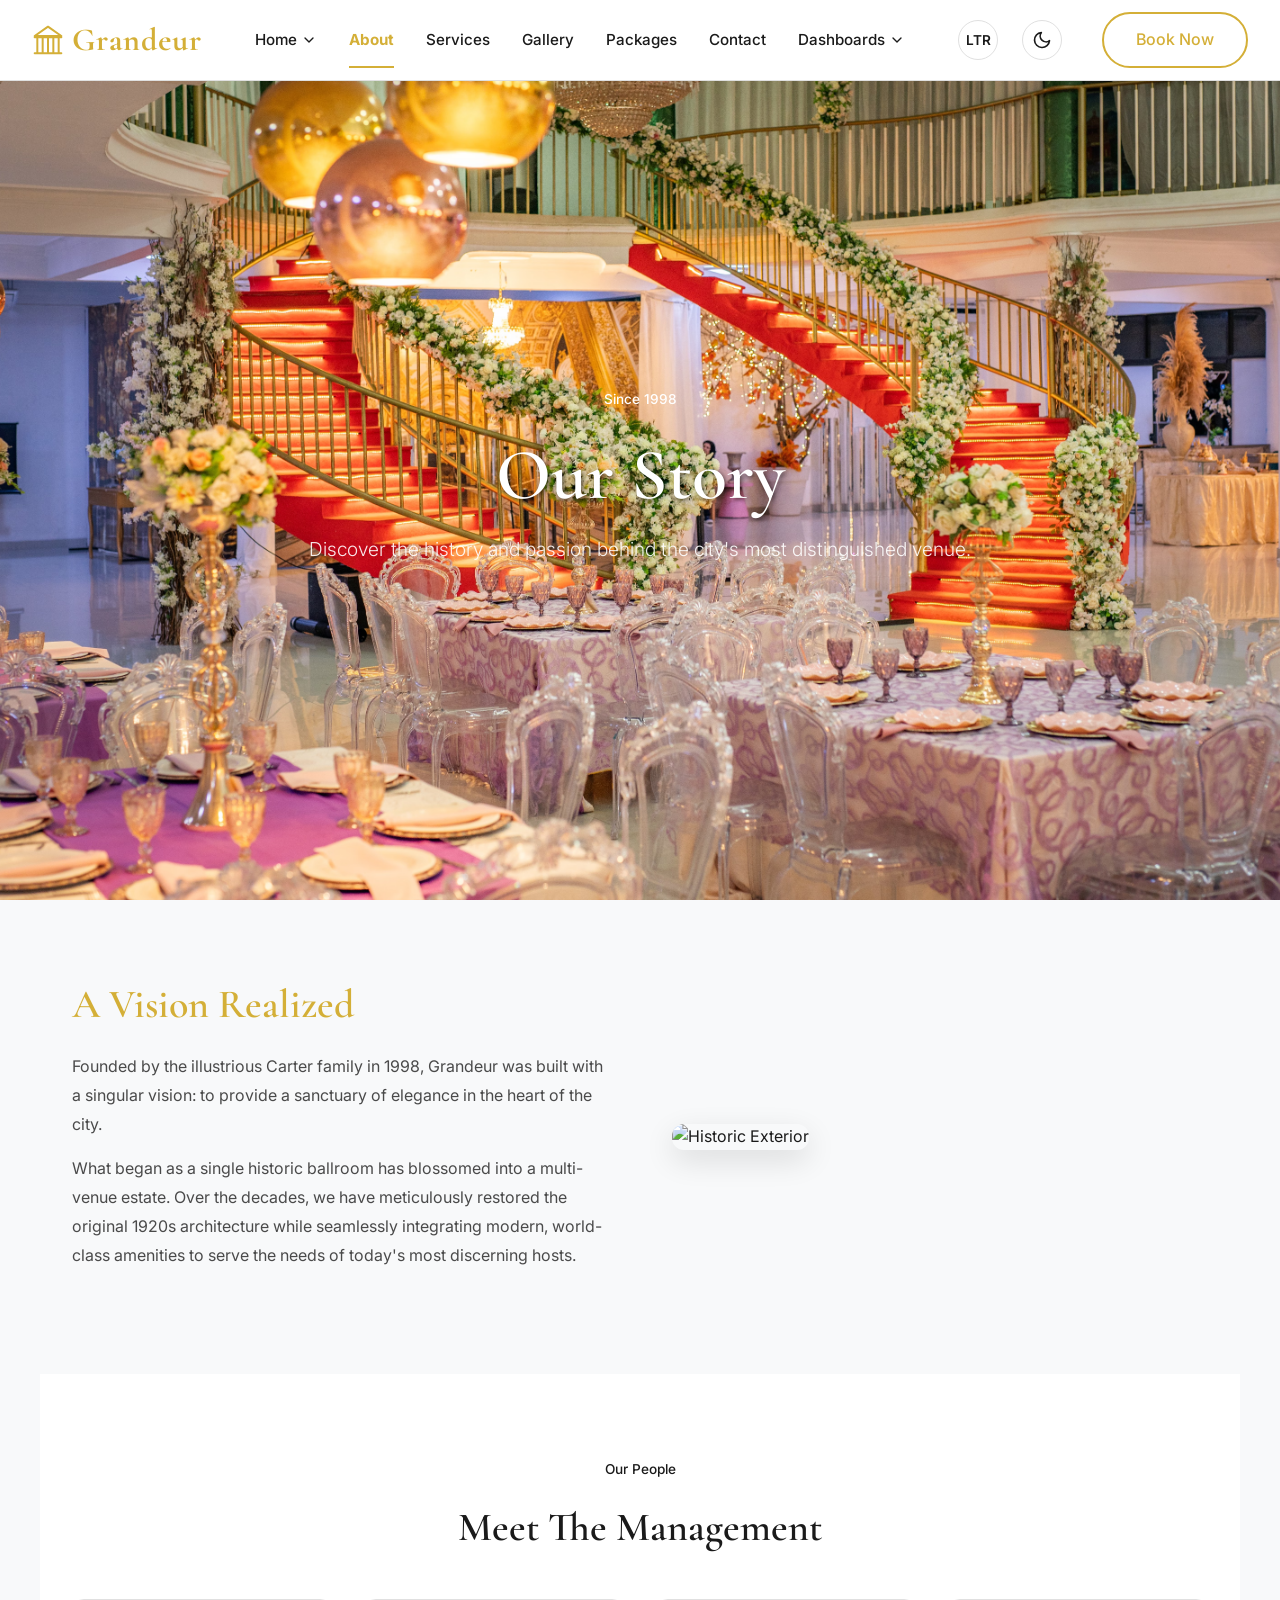
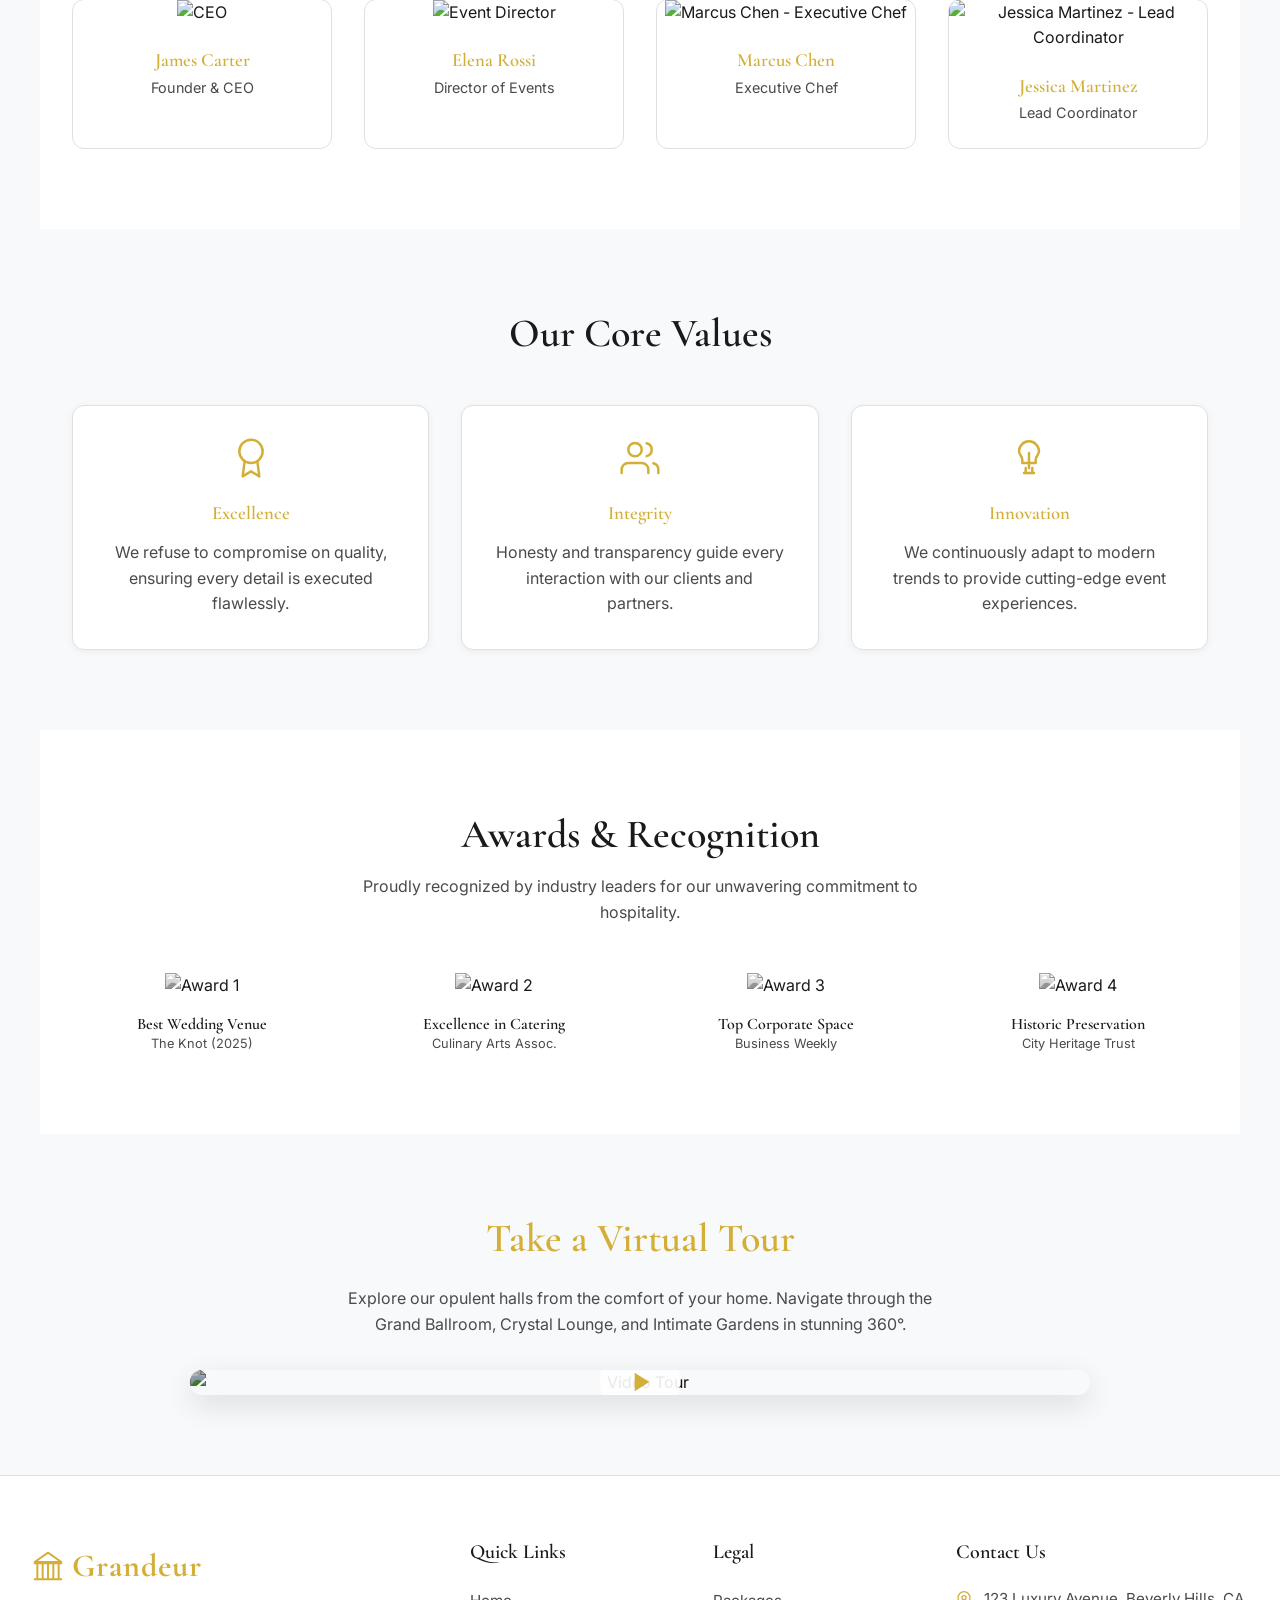
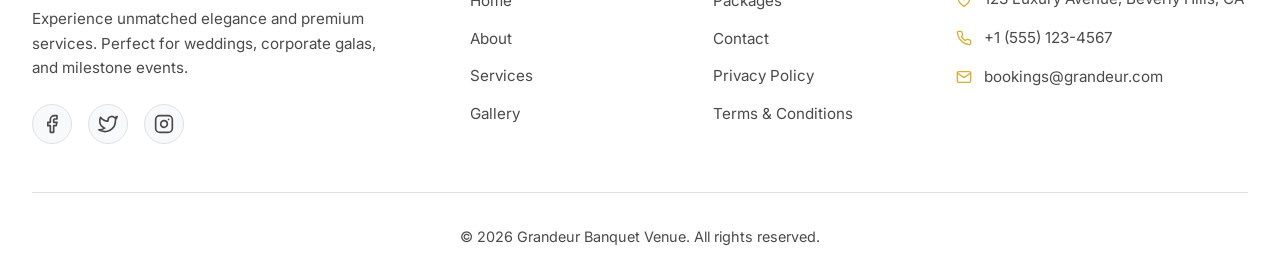
==== commit 2a594bae: "Update layout, add authentication pages, and redesign packages section to zigzag layout" ====
--- a/about.html
+++ b/about.html
@@ -56,6 +56,7 @@
                 <button id="theme-toggle" class="btn-icon" aria-label="Toggle Theme">
                     <!-- Icon handled by JS -->
                 </button>
+                <a href="login.html" class="btn btn-outline" style="margin-left: 1rem;">Book Now</a>
             </div>
         </div>
     </header>
--- a/css/style.css
+++ b/css/style.css
@@ -208,15 +208,15 @@
 }
 
 .btn-icon {
-  background: none;
-  border: none;
+  background: transparent;
+  border: 1px solid var(--border-color);
   color: var(--text-primary);
   font-size: 1.25rem;
   cursor: pointer;
   display: flex;
   align-items: center;
   justify-content: center;
-  transition: color var(--transition-smooth);
+  transition: var(--transition-smooth);
   width: 40px;
   height: 40px;
   border-radius: 50%;
@@ -224,6 +224,7 @@
 
 .btn-icon:hover {
   color: var(--primary-color);
+  border-color: var(--primary-color);
   background-color: rgba(212, 175, 55, 0.1);
 }
 
@@ -231,18 +232,23 @@
   font-family: var(--font-body);
   font-weight: 600;
   font-size: 0.85rem;
-  padding: 0.5rem 1rem;
+  width: 40px;
+  height: 40px;
   border: 1px solid var(--border-color);
-  border-radius: 20px;
+  border-radius: 50%;
   background-color: transparent;
   color: var(--text-primary);
   cursor: pointer;
+  display: flex;
+  align-items: center;
+  justify-content: center;
   transition: var(--transition-smooth);
 }
 
 .toggle-btn:hover {
   border-color: var(--primary-color);
   color: var(--primary-color);
+  background-color: rgba(212, 175, 55, 0.1);
 }
 
 /* Buttons */
@@ -508,7 +514,7 @@
 
 /* Dashboard Layout */
 .dashboard-layout {
-  display: flex;
+  display: block;
   min-height: 100vh;
   padding-top: 80px; /* Offset for header */
 }
@@ -521,6 +527,7 @@
   position: fixed;
   height: calc(100vh - 80px);
   overflow-y: auto;
+  overflow-x: hidden;
 }
 
 html[dir="rtl"] .sidebar {
@@ -531,6 +538,7 @@
 .sidebar-menu {
   display: flex;
   flex-direction: column;
+  height: 100%;
 }
 
 .sidebar-item {
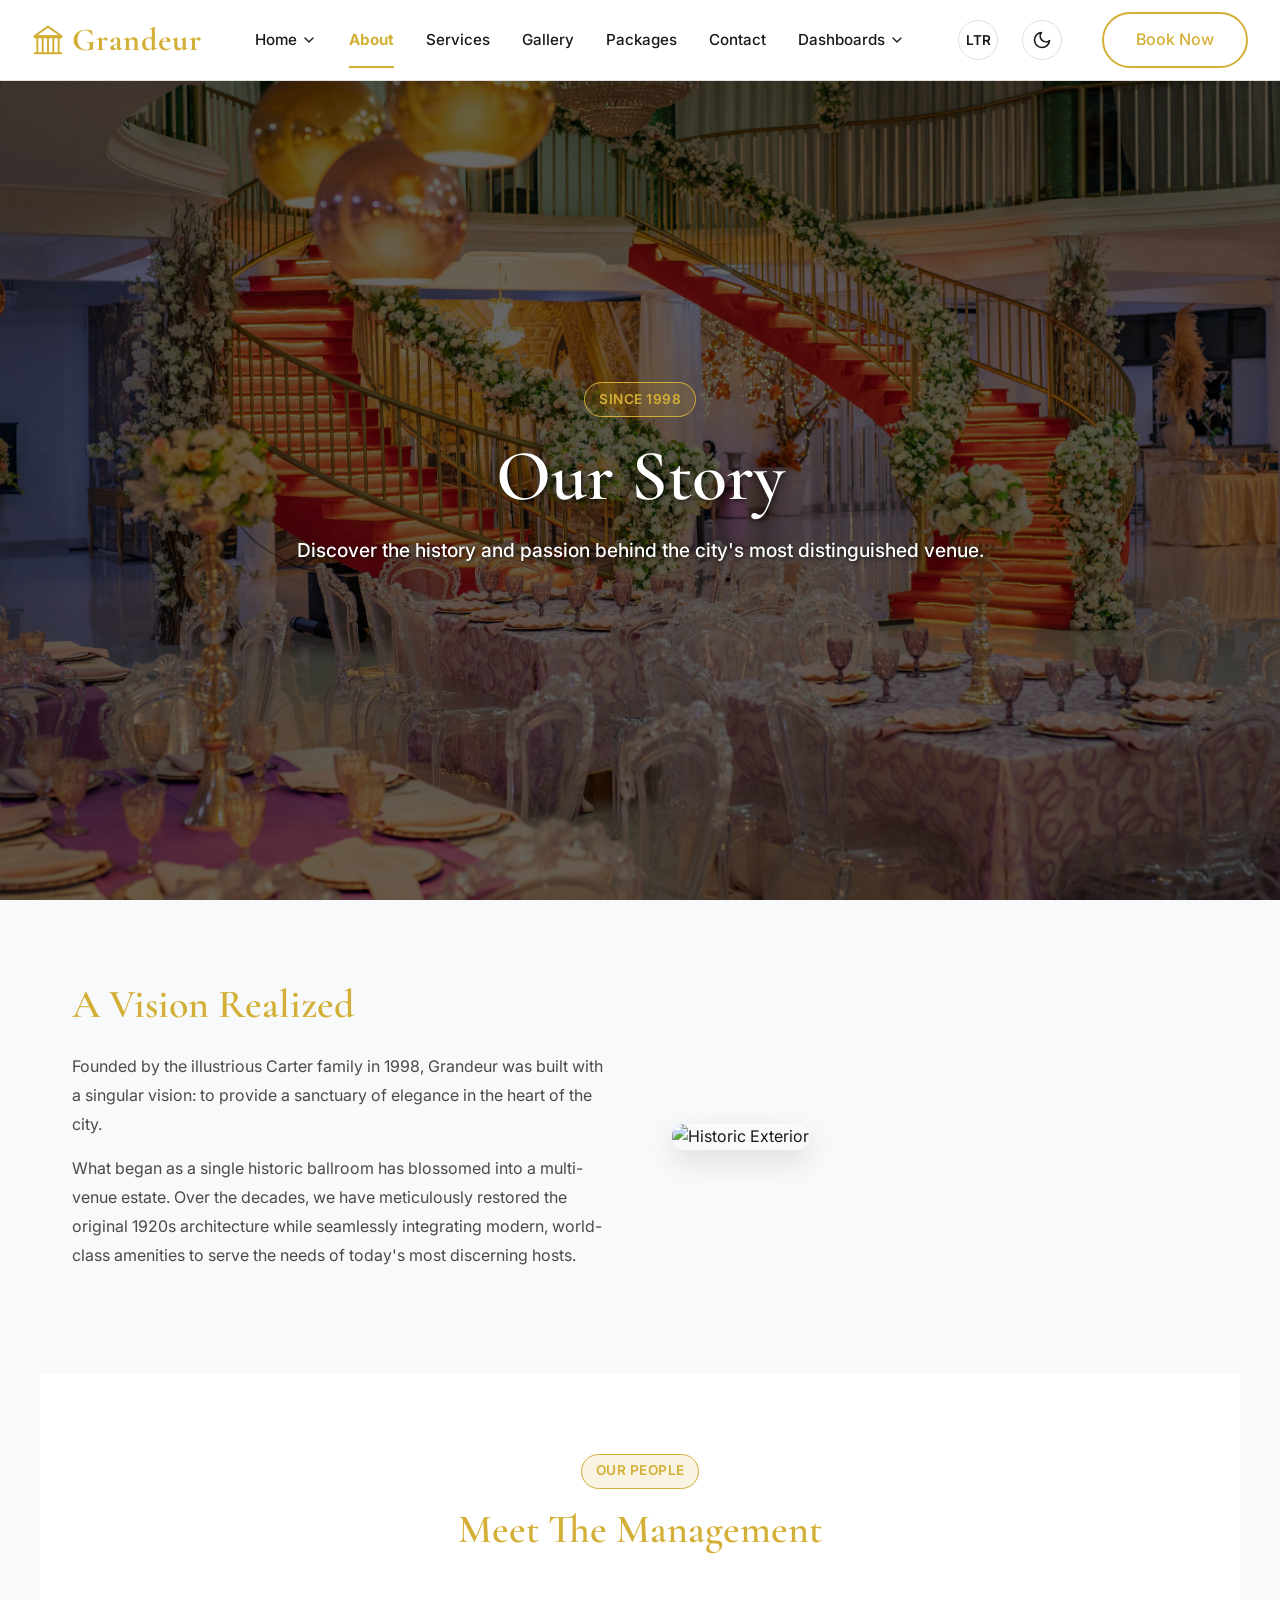
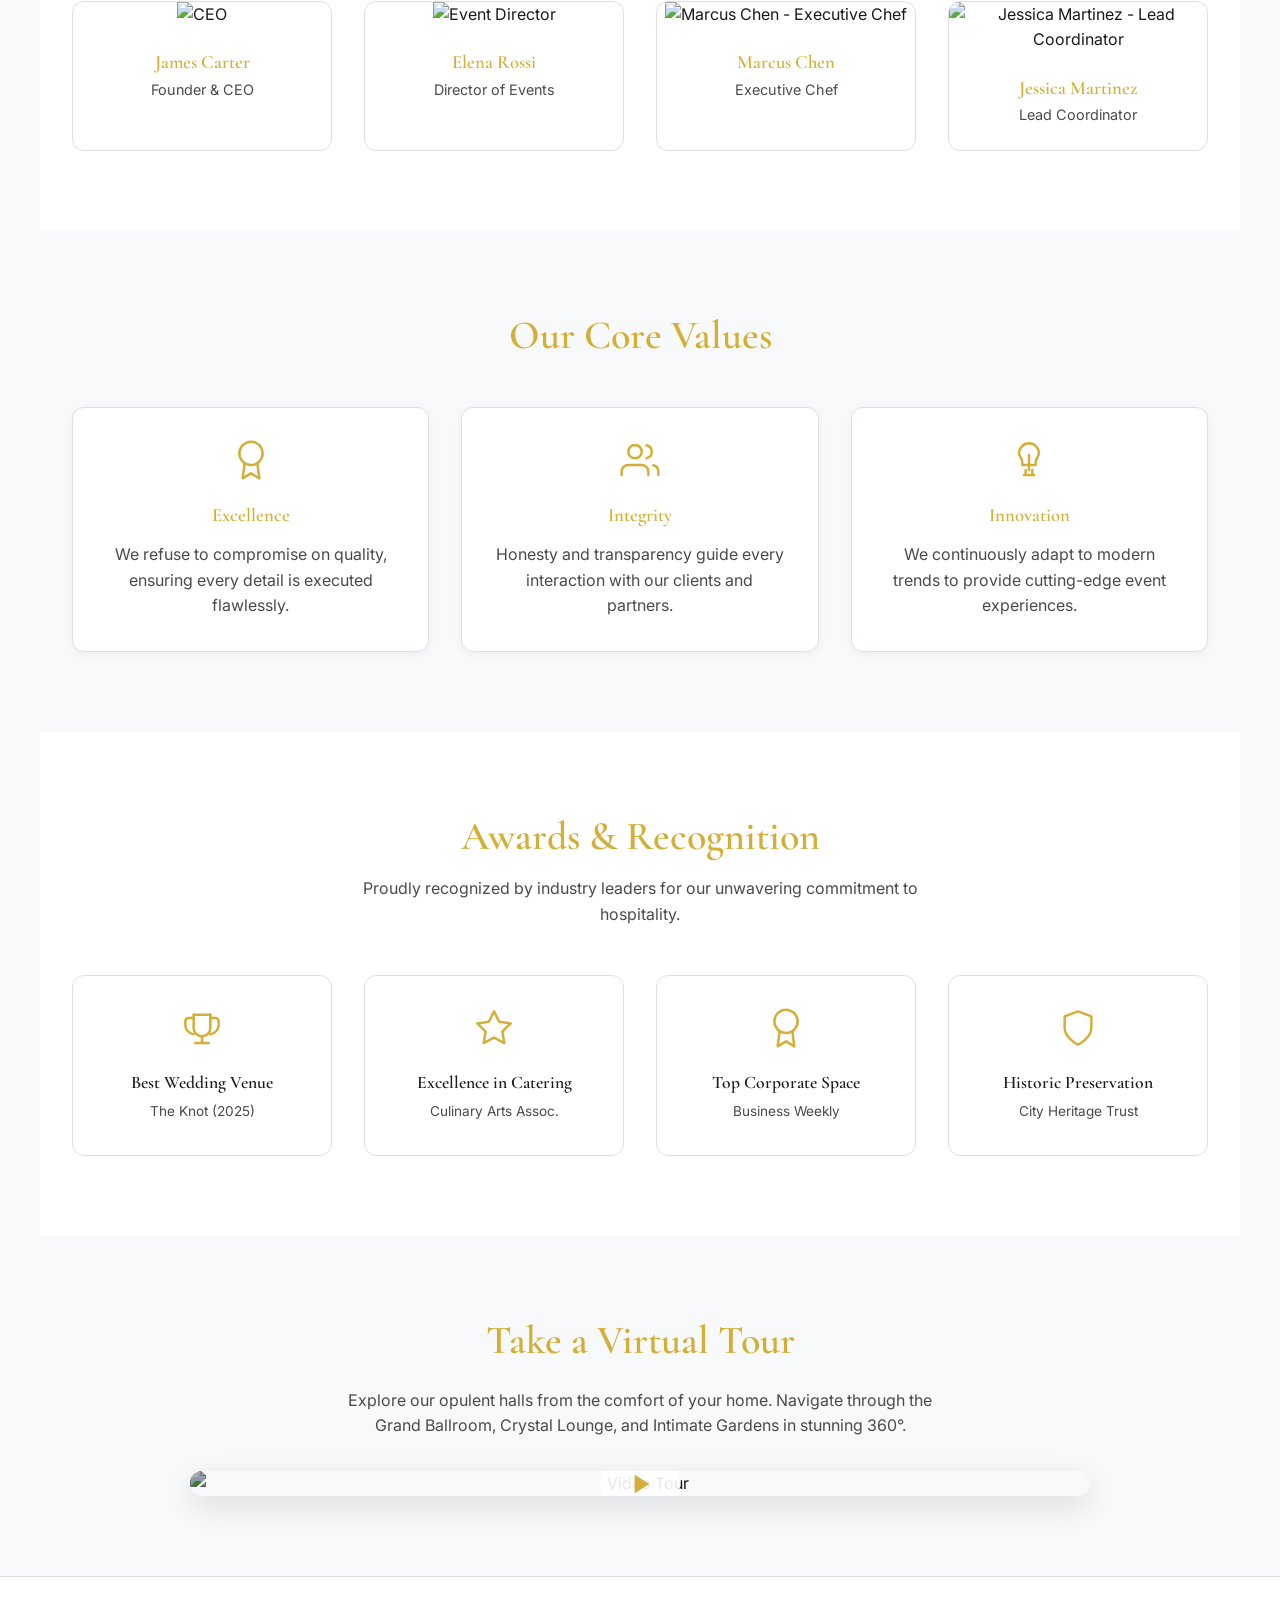
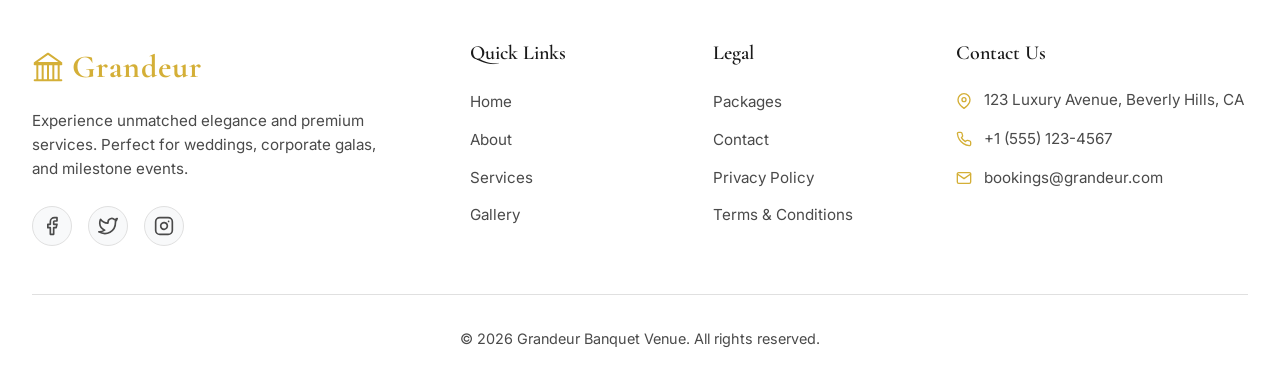
==== commit 654b689b: "Fix UI alignment and responsive layout issues across dashboard and main navigation" ====
--- a/about.html
+++ b/about.html
@@ -161,25 +161,25 @@
             <p style="color: var(--text-secondary); max-width: 600px; margin: 1rem auto 0;">Proudly recognized by industry leaders for our unwavering commitment to hospitality.</p>
         </div>
         <div class="awards-grid">
-            <div class="award-item">
-                <img src="https://cdn-icons-png.flaticon.com/512/5101/5101032.png" alt="Award 1" style="filter: grayscale(1) invert(var(--invert-img, 0));">
-                <h4 style="color: var(--text-primary);">Best Wedding Venue</h4>
-                <p style="font-size: 0.8rem; color: var(--text-secondary);">The Knot (2025)</p>
-            </div>
-            <div class="award-item">
-                <img src="https://cdn-icons-png.flaticon.com/512/5101/5101032.png" alt="Award 2" style="filter: grayscale(1) invert(var(--invert-img, 0));">
-                <h4 style="color: var(--text-primary);">Excellence in Catering</h4>
-                <p style="font-size: 0.8rem; color: var(--text-secondary);">Culinary Arts Assoc.</p>
-            </div>
-            <div class="award-item">
-                <img src="https://cdn-icons-png.flaticon.com/512/5101/5101032.png" alt="Award 3" style="filter: grayscale(1) invert(var(--invert-img, 0));">
-                <h4 style="color: var(--text-primary);">Top Corporate Space</h4>
-                <p style="font-size: 0.8rem; color: var(--text-secondary);">Business Weekly</p>
-            </div>
-            <div class="award-item">
-                <img src="https://cdn-icons-png.flaticon.com/512/5101/5101032.png" alt="Award 4" style="filter: grayscale(1) invert(var(--invert-img, 0));">
-                <h4 style="color: var(--text-primary);">Historic Preservation</h4>
-                <p style="font-size: 0.8rem; color: var(--text-secondary);">City Heritage Trust</p>
+            <div class="award-item" style="padding: 2rem; background: var(--surface-color); border: 1px solid var(--border-color); border-radius: 12px; transition: transform 0.3s ease;">
+                <svg width="40" height="40" viewBox="0 0 24 24" fill="none" stroke="var(--primary-color)" stroke-width="1.5" stroke-linecap="round" stroke-linejoin="round" style="margin-bottom: 1rem;"><path d="M8 21h8"></path><path d="M12 17v4"></path><path d="M7 4h10"></path><path d="M17 4v8a5 5 0 0 1-10 0V4"></path><path d="M7 6H4a2 2 0 0 0-2 2v2a6 6 0 0 0 5 5.8"></path><path d="M17 6h3a2 2 0 0 1 2 2v2a6 6 0 0 1-5 5.8"></path></svg>
+                <h4 style="color: var(--text-primary); margin-bottom: 0.5rem; font-size: 1.1rem;">Best Wedding Venue</h4>
+                <p style="font-size: 0.85rem; color: var(--text-secondary);">The Knot (2025)</p>
+            </div>
+            <div class="award-item" style="padding: 2rem; background: var(--surface-color); border: 1px solid var(--border-color); border-radius: 12px; transition: transform 0.3s ease;">
+                <svg width="40" height="40" viewBox="0 0 24 24" fill="none" stroke="var(--primary-color)" stroke-width="1.5" stroke-linecap="round" stroke-linejoin="round" style="margin-bottom: 1rem;"><polygon points="12 2 15.09 8.26 22 9.27 17 14.14 18.18 21.02 12 17.77 5.82 21.02 7 14.14 2 9.27 8.91 8.26 12 2"></polygon></svg>
+                <h4 style="color: var(--text-primary); margin-bottom: 0.5rem; font-size: 1.1rem;">Excellence in Catering</h4>
+                <p style="font-size: 0.85rem; color: var(--text-secondary);">Culinary Arts Assoc.</p>
+            </div>
+            <div class="award-item" style="padding: 2rem; background: var(--surface-color); border: 1px solid var(--border-color); border-radius: 12px; transition: transform 0.3s ease;">
+                <svg width="40" height="40" viewBox="0 0 24 24" fill="none" stroke="var(--primary-color)" stroke-width="1.5" stroke-linecap="round" stroke-linejoin="round" style="margin-bottom: 1rem;"><circle cx="12" cy="8" r="7"></circle><polyline points="8.21 13.89 7 23 12 20 17 23 15.79 13.88"></polyline></svg>
+                <h4 style="color: var(--text-primary); margin-bottom: 0.5rem; font-size: 1.1rem;">Top Corporate Space</h4>
+                <p style="font-size: 0.85rem; color: var(--text-secondary);">Business Weekly</p>
+            </div>
+            <div class="award-item" style="padding: 2rem; background: var(--surface-color); border: 1px solid var(--border-color); border-radius: 12px; transition: transform 0.3s ease;">
+                <svg width="40" height="40" viewBox="0 0 24 24" fill="none" stroke="var(--primary-color)" stroke-width="1.5" stroke-linecap="round" stroke-linejoin="round" style="margin-bottom: 1rem;"><path d="M12 22s8-4 8-10V5l-8-3-8 3v7c0 6 8 10 8 10z"></path></svg>
+                <h4 style="color: var(--text-primary); margin-bottom: 0.5rem; font-size: 1.1rem;">Historic Preservation</h4>
+                <p style="font-size: 0.85rem; color: var(--text-secondary);">City Heritage Trust</p>
             </div>
         </div>
     </section>
--- a/css/style.css
+++ b/css/style.css
@@ -57,6 +57,17 @@
   line-height: 1.2;
 }
 
+h2 {
+  font-size: 2.5rem !important;
+  color: var(--primary-color) !important;
+}
+
+@media (max-width: 768px) {
+  h2 {
+    font-size: 2rem !important;
+  }
+}
+
 a {
   text-decoration: none;
   color: inherit;
@@ -307,7 +318,7 @@
   width: 100%;
   height: 100%;
   object-fit: cover;
-  z-index: -2;
+  z-index: 1;
 }
 
 .hero-overlay {
@@ -316,14 +327,16 @@
   left: 0;
   width: 100%;
   height: 100%;
-  background: rgba(0, 0, 0, 0.5); /* Dark overlay for text readability */
-  z-index: -1;
+  background: rgba(0, 0, 0, 0.6); /* Darker overlay for better contrast */
+  z-index: 2;
 }
 
 .hero-content {
   max-width: 800px;
   color: #ffffff;
   margin-top: 80px;
+  position: relative;
+  z-index: 3;
 }
 
 .hero h1 {
@@ -335,14 +348,26 @@
 .hero p {
   font-size: 1.2rem;
   margin-bottom: 2rem;
-  opacity: 0.9;
-  font-weight: 300;
+  opacity: 1;
+  font-weight: 500;
+  text-shadow: 1px 1px 4px rgba(0, 0, 0, 0.8);
 }
 
 .hero-actions {
   display: flex;
   gap: 1rem;
   justify-content: center;
+}
+
+.hero .btn-outline {
+  border-color: #ffffff;
+  color: #ffffff;
+  background-color: rgba(0, 0, 0, 0.3);
+}
+
+.hero .btn-outline:hover {
+  background-color: #ffffff;
+  color: var(--text-primary);
 }
 
 /* Content Sections */
@@ -544,6 +569,7 @@
 .sidebar-item {
   padding: 1rem 2rem;
   display: flex;
+  justify-content: flex-start;
   align-items: center;
   gap: 1rem;
   color: var(--text-secondary);
@@ -569,6 +595,9 @@
 
 .sidebar-icon {
   font-size: 1.25rem;
+  display: flex;
+  justify-content: center;
+  width: 24px;
 }
 
 .dashboard-content {
@@ -709,8 +738,13 @@
   padding: 0.35rem 0.85rem;
   border-radius: 20px;
   font-size: 0.85rem;
-  font-weight: 500;
+  font-weight: 600;
   display: inline-block;
+  background-color: rgba(212, 175, 55, 0.15); /* light gold background */
+  color: var(--primary-color);
+  border: 1px solid var(--primary-color);
+  text-transform: uppercase;
+  letter-spacing: 0.5px;
 }
 
 .badge-success {
@@ -727,6 +761,18 @@
 
 /* 1024px Breakpoint (Tablet Landscape / Small Laptop) */
 @media (max-width: 1024px) {
+  .nav-menu {
+    gap: 1rem;
+  }
+  .nav-item {
+    font-size: 0.85rem;
+  }
+  .header-utils {
+    gap: 0.75rem;
+  }
+  .logo {
+    font-size: 1.6rem;
+  }
   .hero h1 {
     font-size: 3.25rem;
   }
